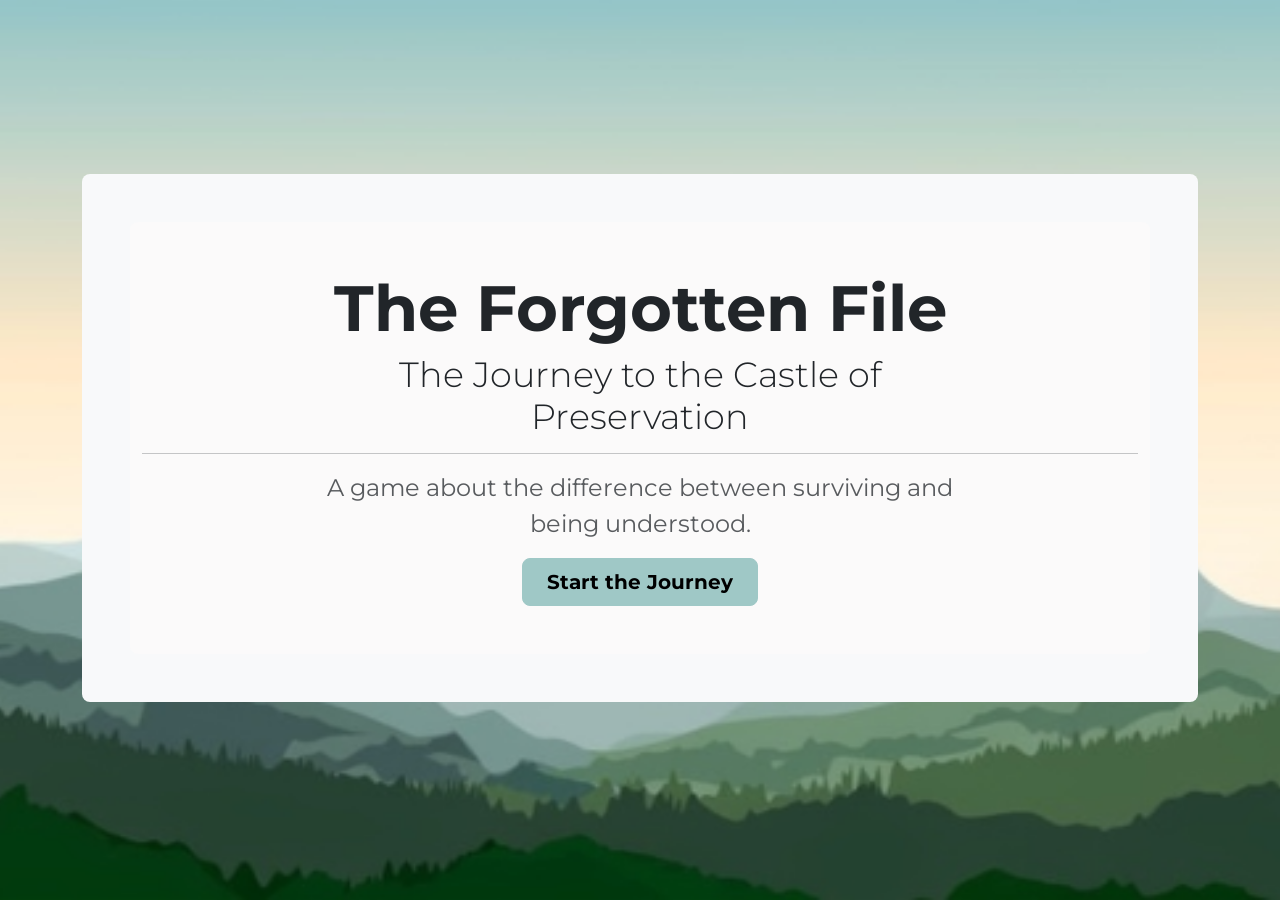
==== index.html @ cea6228f "Modals are operational" ====
<!DOCTYPE html>
<html lang="en">

<head>
  <meta charset="utf-8">
  <meta name="viewport" content="width=device-width, initial-scale=1">
  <link href="https://cdn.jsdelivr.net/npm/bootstrap@5.0.2/dist/css/bootstrap.min.css" rel="stylesheet"
    integrity="sha384-EVSTQN3/azprG1Anm3QDgpJLIm9Nao0Yz1ztcQTwFspd3yD65VohhpuuCOmLASjC" crossorigin="anonymous">
  <link rel="stylesheet" href="assets/style.css">
  <title>The Forgotten File: The Journey to the Castle of Preservation</title>
</head>

<body>
  <!-- Landing Page -->
  <main class="full-page-bg home-page" id="home">
    <div class="container h-100 d-flex justify-content-center align-items-center">

      <!-- Hero -->
      <div class="p-5 mb-4 bg-body-tertiary rounded-3 text-center w-100">
        <div class="container-fluid py-5 hero rounded-3">
          <h1 class="display-3 fw-bold">The Forgotten File</h1>
          <h2 class="col-md-8 mx-auto  display-4">The Journey to the Castle of Preservation</h2>
          <hr>
          <p class="col-md-8 fs-4 mx-auto text-muted">A game about the difference between surviving and being
            understood.
          </p>
          <button class="btn btn-primary btn-lg px-4" id="journey" type="button">Start the Journey</button>
        </div>
      </div>
    </div>
  </main>
  <!-- Landing Page -->

  <!-- Scenario -->
  <main class="beginning-page full-page-bg d-flex align-items-center d-none" id="scenario">
    <div class="container">
      <div class="row d-flex">
        <div class="col-12 d-flex justify-content-between my-3 rounded-3">
          <button class="btn btn-lg btn-tertiary" id="openMemoryProfileButton">Memory</button>
          <button class="mb-0 btn btn-lg btn-tertiary" id="score">Score: <span id="profile-score">0</span></button>
        </div>
      </div>

      <div class="row">
        <div class="col-12 rounded-3 mb-5">
          <div class="card h-100">
            <h2 class="card-header px-5" id="chapter"></h2>
            <div class="card-body px-5">
              <h3 class="card-title scenario-title" id="title"></h3>
              <p class="card-text" id="story"></p>
              <hr>
              <div id="choices"></div>
            </div>
          </div>
        </div>
      </div>
    </div>
    </div>
  </main>
  
  <!-- Modal HTML will be loaded here -->
<div id="modal-container"></div>
  
  <script src="https://cdn.jsdelivr.net/npm/bootstrap@5.0.2/dist/js/bootstrap.bundle.min.js"></script>
  <script src="js/scenario.js"></script>
  <script src="js/memory.js"></script>
  <script src="js/script.js"></script>

</body>

</html>
---- assets/style.css ----
@import url('https://fonts.googleapis.com/css2?family=Montserrat:ital,wght@0,100..900;1,100..900&display=swap');

/* -----------------------------------
   Branding Colours
----------------------------------- */
:root {
    /* Digital Preservation Palette */
    --brand-primary: #9FC8C6;
    --brand-secondary:  #fce8c3;
    --brand-tertiary: #91c9ce; 
    --brand-hover: #467270;
    --brand-success: #154A4A;
}
/* Ensure the container elements occupy full height */
html, body {
  height: 100%;
  margin: 0;
  padding: 0;
  font-family: 'Montserrat', sans-serif !important;
 
}

p, .form-check-label, button, .modal {
  font-size: 14pt;
  
}

.btn-primary {
  background-color: var(--brand-primary)!important;
  border-color: var(--brand-primary);
  color: black;
  font-weight: 700;
}

.btn-primary:hover {
  background-color: var(--brand-hover)!important;
  border-color: var(--brand-hover);
  color: #fff;
  font-weight: 700;
}

.btn-secondary{
  background-color: var(--brand-secondary)!important;
  border-color: var(--brand-secondary);
  color: black;
  font-weight: 700;
}

.btn-tertiary{
  background-color: var(--brand-tertiary)!important;
  border-color: var(--brand-tertiary);
  color: black;
  font-weight: 700;
}

h2 {
  font-size: 26pt!important
}

.hero {
  background-color: #FBFAFA;
}

.score {
  font-size: 20pt;
}

.full-page-bg {
  /* Scale the image proportionally to cover the full viewport */
  background-size: cover;
  
  /* Lock the image in place so text scrolls smoothly over it */
  background-attachment: fixed;
  
  /* Keep the focus centered horizontally and vertically */
  background-position: center center;
  
  /* Prevent the browser from repeating tiles of the image */
  background-repeat: no-repeat;
  
  min-height: 100vh;
}

/* Define page-specific image assignments */
.home-page {
  background-image: url('images/home.png');
  display: flex;
  justify-content: center; /* Horizontal centering */
  align-items: center; 
}

#choices {
  display: flex;
  flex-direction: column;
  gap: 10px
}

.card-header {
  background-color: var(--brand-secondary);
  /* color: white */
}

.bg-primary {
  background-color: var(--brand-tertiary)!important;
  color: black
}

.btn-primary:disabled {
    color: #fff;
    background-color: #6c757d!important;
    border-color: #6c757d;
}

.btn-success {
  background-color: var(--brand-success)!important; 
  border-color: var(--brand-success)
}

.selection {
  padding: 12px 15px;
  background-color: #f8f9fa;
  border-radius: 8px;
  border-left: 8px solid #E8D18A;
}


/* -----------------------------------
  Score Modal
----------------------------------- */
.response-item {
  display: flex;
  justify-content: space-between;
  align-items: center;
  gap: 12px;
  padding: 12px 15px;
  background-color: #f8f9fa;
  border-radius: 8px;
  border-left: 8px solid #E8D18A;
}

.response-text {
  overflow-wrap: anywhere;
}

.response-points {
  font-weight: 700;
  white-space: nowrap;
  color: #198754;
  font-size: 14pt;
}

.response-points.negative {
  color: #dc3545;
}


.card-image {
  display: flex;
  justify-content: center;
  align-items: center;
 }

.card img {
  max-width: 100%;
  height: auto;
}
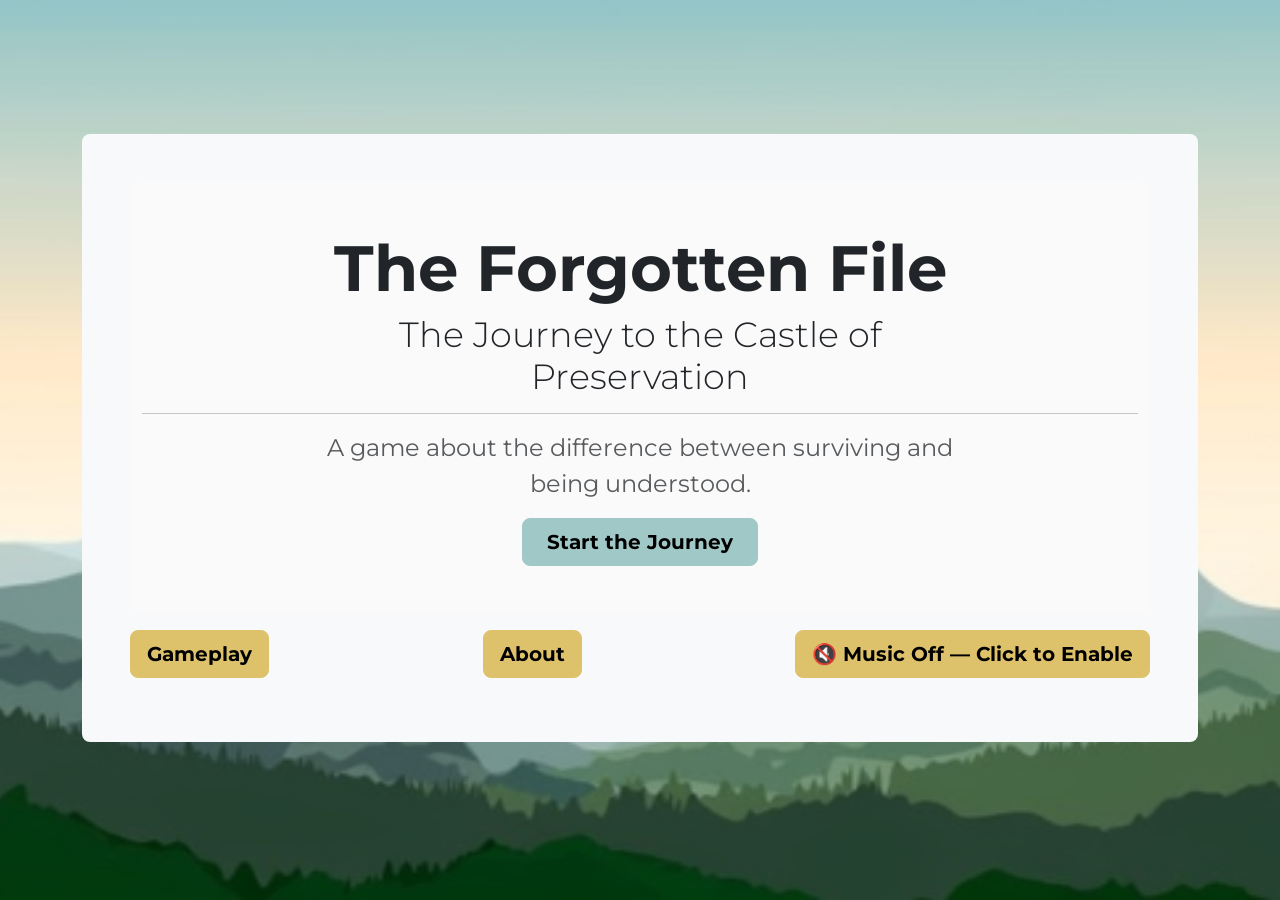
==== commit 215ed2fc: "added music functionality" ====
--- a/index.html
+++ b/index.html
@@ -14,9 +14,10 @@
   <!-- Landing Page -->
   <main class="full-page-bg home-page" id="home">
     <div class="container h-100 d-flex justify-content-center align-items-center">
-
+      
       <!-- Hero -->
       <div class="p-5 mb-4 bg-body-tertiary rounded-3 text-center w-100">
+        
         <div class="container-fluid py-5 hero rounded-3">
           <h1 class="display-3 fw-bold">The Forgotten File</h1>
           <h2 class="col-md-8 mx-auto  display-4">The Journey to the Castle of Preservation</h2>
@@ -26,6 +27,12 @@
           </p>
           <button class="btn btn-primary btn-lg px-4" id="journey" type="button">Start the Journey</button>
         </div>
+        <div class="d-flex justify-content-between my-3">
+           <a href="gameplay.html" target="_blank" class="btn btn-lg btn-secondary">Gameplay</a>
+          <a href="about.html" target="_blank" class="btn btn-lg btn-secondary" >About</a>
+          <button class="btn btn-lg btn-secondary" id="music-toggle" aria-pressed="false">Music Off — Click to Enable</button>
+        </div>
+        
       </div>
     </div>
   </main>
@@ -36,13 +43,13 @@
     <div class="container">
       <div class="row d-flex">
         <div class="col-12 d-flex justify-content-between my-3 rounded-3">
-          <button class="btn btn-lg btn-tertiary" id="openMemoryProfileButton">Memory</button>
+          <button class="btn btn-lg btn-tertiary" id="openMemoryProfileButton">Memory Profile</button>
           <button class="mb-0 btn btn-lg btn-tertiary" id="score">Score: <span id="profile-score">0</span></button>
         </div>
       </div>
 
       <div class="row">
-        <div class="col-12 rounded-3 mb-5">
+        <div class="col-12 rounded-3">
           <div class="card h-100">
             <h2 class="card-header px-5" id="chapter"></h2>
             <div class="card-body px-5">
@@ -54,7 +61,14 @@
           </div>
         </div>
       </div>
-    </div>
+      <div class="row d-flex">
+        <div class="col-12 d-flex justify-content-between rounded-3 my-3">
+          <a href="gameplay.html" target="_blank" class="btn btn-lg btn-secondary">Gameplay</a>
+          <a href="about.html" target="_blank" class="btn btn-lg btn-secondary" >About</a>
+          <button class="btn btn-lg btn-secondary" id="music-toggle" aria-pressed="true">Music On</button>
+          <a href="index.html" class="btn btn-lg btn-secondary">Exit</a>
+        </div>
+      </div>
     </div>
   </main>
   
--- a/assets/style.css
+++ b/assets/style.css
@@ -6,10 +6,12 @@
 :root {
     /* Digital Preservation Palette */
     --brand-primary: #9FC8C6;
-    --brand-secondary:  #fce8c3;
-    --brand-tertiary: #91c9ce; 
+    /* --brand-secondary:#e4d19a; */
+        --brand-secondary:#dec16b;
+
     --brand-hover: #467270;
     --brand-success: #154A4A;
+    --brand-tertiary: #b4f3f1;
 }
 /* Ensure the container elements occupy full height */
 html, body {
@@ -20,7 +22,7 @@
  
 }
 
-p, .form-check-label, button, .modal {
+p, .form-check-label, button, .modal, li {
   font-size: 14pt;
   
 }
@@ -43,6 +45,13 @@
   background-color: var(--brand-secondary)!important;
   border-color: var(--brand-secondary);
   color: black;
+  font-weight: 700;
+}
+
+.btn-secondary:hover {
+  background-color: #dec16b!important;
+  border-color: #dec16b;
+  color:black;
   font-weight: 700;
 }
 
@@ -89,6 +98,10 @@
   align-items: center; 
 }
 
+.about-page {
+  background-image: url('images/about.png');
+}
+
 #choices {
   display: flex;
   flex-direction: column;
@@ -96,12 +109,12 @@
 }
 
 .card-header {
-  background-color: var(--brand-secondary);
+  background-color: #f1dea3;
   /* color: white */
 }
 
 .bg-primary {
-  background-color: var(--brand-tertiary)!important;
+  background-color: var(--brand-secondary)!important;
   color: black
 }
 
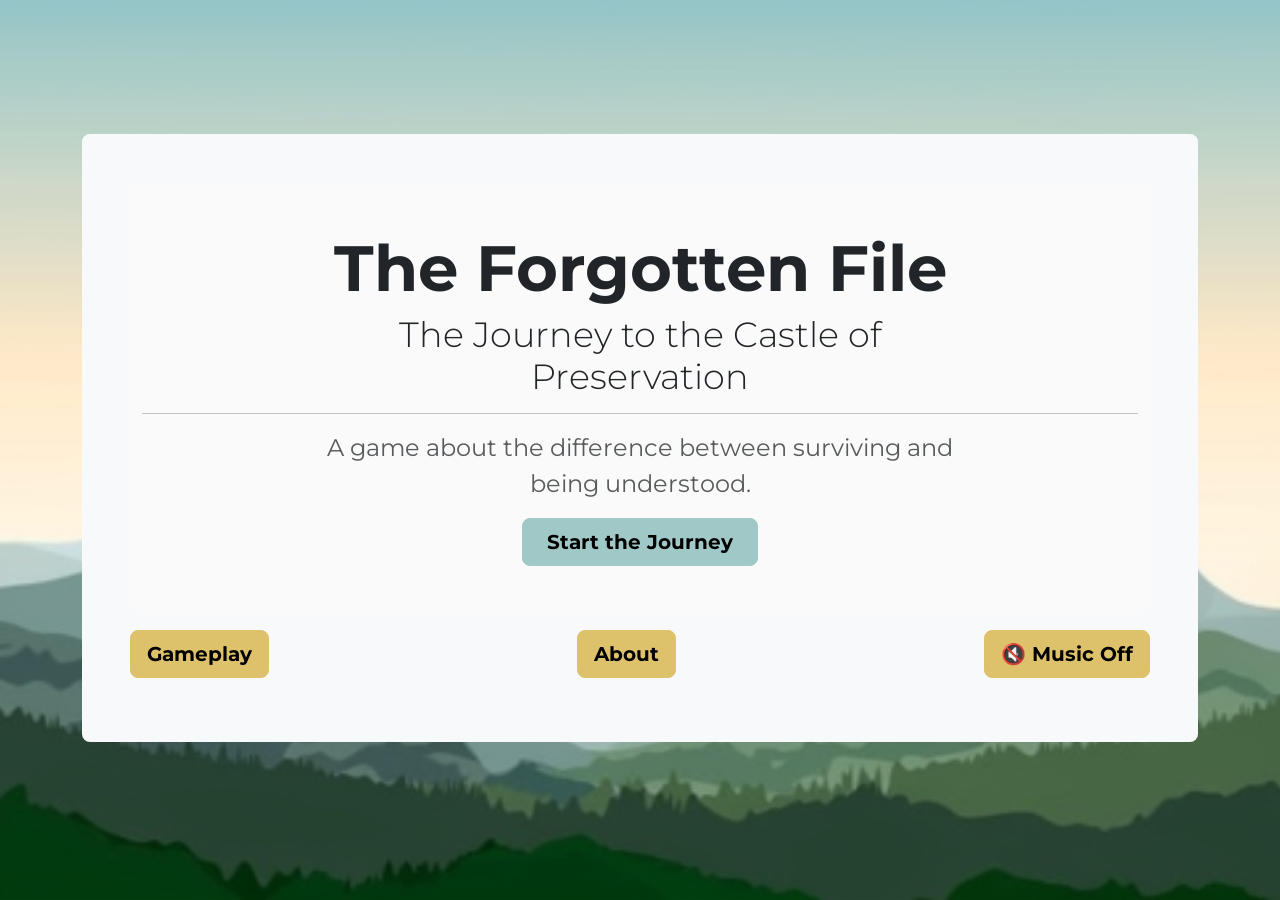
==== commit e5278c08: "updated readme" ====
--- a/index.html
+++ b/index.html
@@ -29,8 +29,8 @@
         </div>
         <div class="d-flex justify-content-between my-3">
            <a href="gameplay.html" target="_blank" class="btn btn-lg btn-secondary">Gameplay</a>
-          <a href="about.html" target="_blank" class="btn btn-lg btn-secondary" >About</a>
-          <button class="btn btn-lg btn-secondary" id="music-toggle" aria-pressed="false">Music Off — Click to Enable</button>
+          <a href="about.html" target="_blank" class="btn btn-lg btn-secondary">About</a>
+          <button class="btn btn-lg btn-secondary" id="music-toggle" aria-pressed="false"></button>
         </div>
         
       </div>
--- a/assets/style.css
+++ b/assets/style.css
@@ -4,11 +4,8 @@
    Branding Colours
 ----------------------------------- */
 :root {
-    /* Digital Preservation Palette */
     --brand-primary: #9FC8C6;
-    /* --brand-secondary:#e4d19a; */
-        --brand-secondary:#dec16b;
-
+    --brand-secondary:#dec16b;
     --brand-hover: #467270;
     --brand-success: #154A4A;
     --brand-tertiary: #b4f3f1;
@@ -102,15 +99,22 @@
   background-image: url('images/about.png');
 }
 
+.gameplay-page {
+  background-image: url('images/gameplay.png');
+}
+
 #choices {
   display: flex;
   flex-direction: column;
   gap: 10px
 }
 
+.card {
+  border-left: solid 8px var(--brand-secondary)
+}
+
 .card-header {
-  background-color: #f1dea3;
-  /* color: white */
+  background-color: #f8f9fa;
 }
 
 .bg-primary {
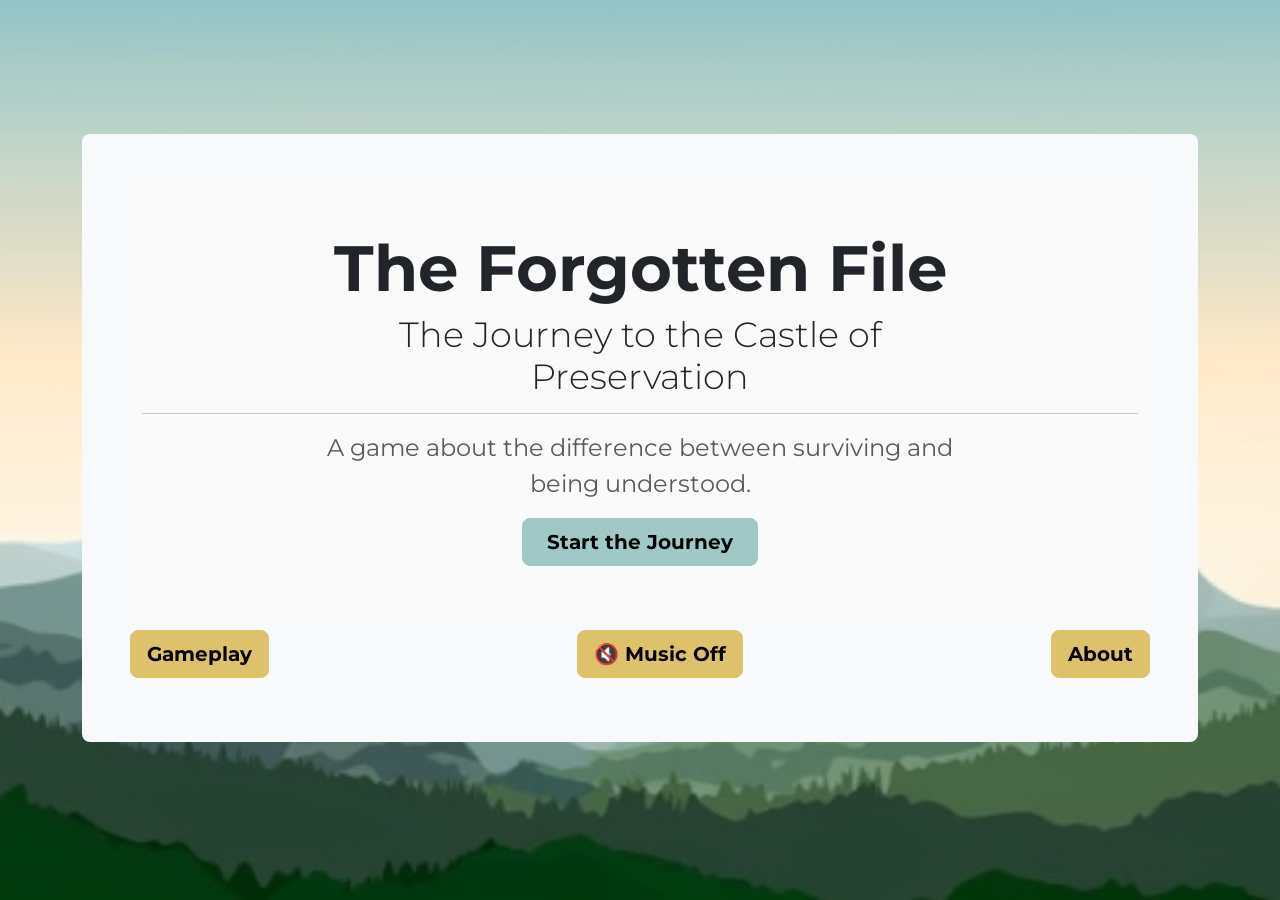
==== commit c9e23647: "added remaing scenarios" ====
--- a/index.html
+++ b/index.html
@@ -29,8 +29,8 @@
         </div>
         <div class="d-flex justify-content-between my-3">
            <a href="gameplay.html" target="_blank" class="btn btn-lg btn-secondary">Gameplay</a>
+          <button class="btn btn-lg btn-secondary music-toggle" aria-pressed="false"></button>
           <a href="about.html" target="_blank" class="btn btn-lg btn-secondary">About</a>
-          <button class="btn btn-lg btn-secondary" id="music-toggle" aria-pressed="false"></button>
         </div>
         
       </div>
@@ -44,6 +44,7 @@
       <div class="row d-flex">
         <div class="col-12 d-flex justify-content-between my-3 rounded-3">
           <button class="btn btn-lg btn-tertiary" id="openMemoryProfileButton">Memory Profile</button>
+          <a href="gameplay.html" target="_blank" class="btn btn-lg btn-tertiary">Gameplay</a>
           <button class="mb-0 btn btn-lg btn-tertiary" id="score">Score: <span id="profile-score">0</span></button>
         </div>
       </div>
@@ -63,9 +64,8 @@
       </div>
       <div class="row d-flex">
         <div class="col-12 d-flex justify-content-between rounded-3 my-3">
-          <a href="gameplay.html" target="_blank" class="btn btn-lg btn-secondary">Gameplay</a>
-          <a href="about.html" target="_blank" class="btn btn-lg btn-secondary" >About</a>
-          <button class="btn btn-lg btn-secondary" id="music-toggle" aria-pressed="true">Music On</button>
+          <a href="about.html" target="_blank" class="btn btn-lg btn-secondary">About</a>
+          <button class="btn btn-lg btn-secondary music-toggle" aria-pressed="false"></button>
           <a href="index.html" class="btn btn-lg btn-secondary">Exit</a>
         </div>
       </div>
--- a/assets/style.css
+++ b/assets/style.css
@@ -21,7 +21,6 @@
 
 p, .form-check-label, button, .modal, li {
   font-size: 14pt;
-  
 }
 
 .btn-primary {
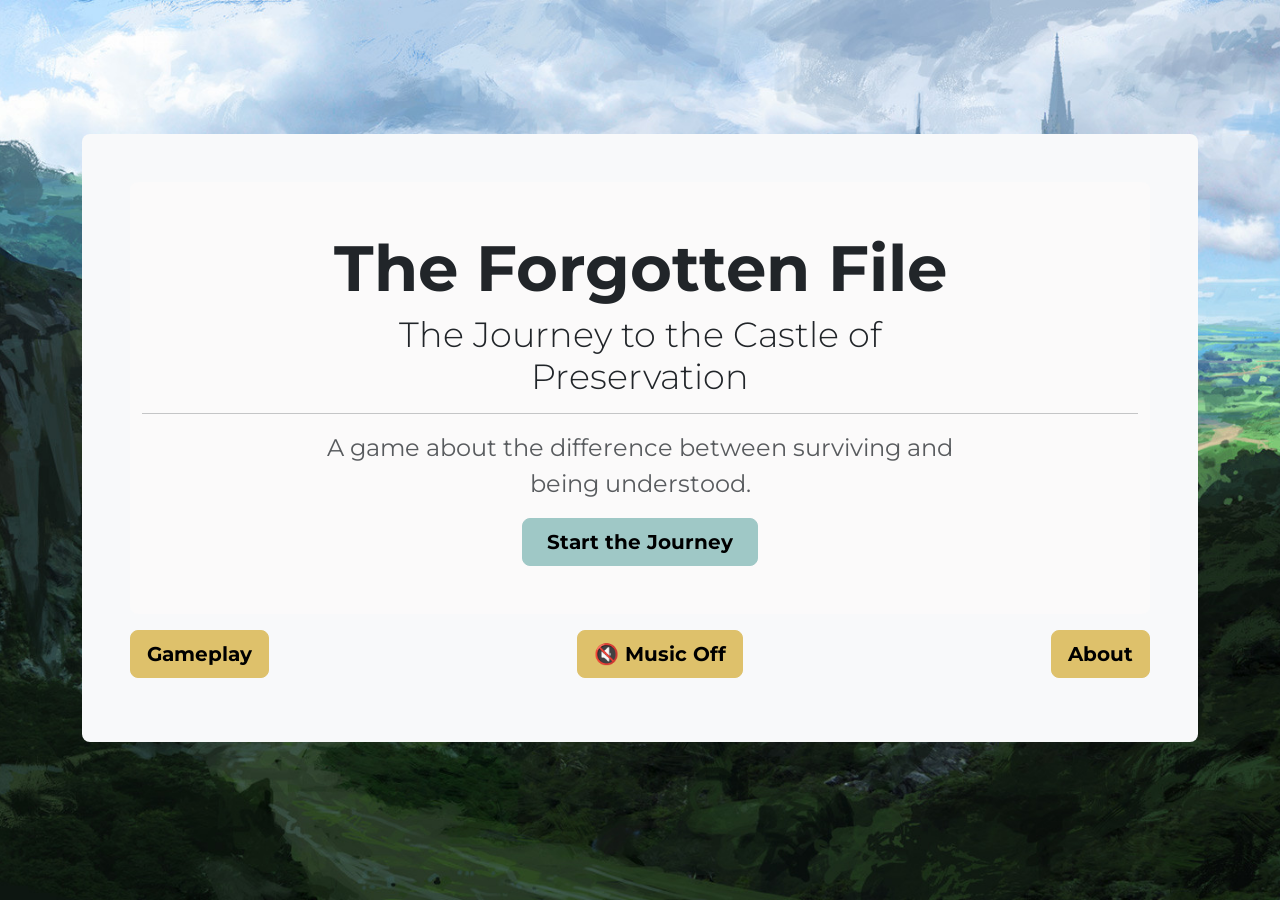
==== commit e1b8e292: "trying to rewrite memory profile" ====
--- a/index.html
+++ b/index.html
@@ -8,6 +8,7 @@
     integrity="sha384-EVSTQN3/azprG1Anm3QDgpJLIm9Nao0Yz1ztcQTwFspd3yD65VohhpuuCOmLASjC" crossorigin="anonymous">
   <link rel="stylesheet" href="assets/style.css">
   <title>The Forgotten File: The Journey to the Castle of Preservation</title>
+  <link rel="icon" type="image/x-icon" href="assets/images/favicon_io/favicon.ico">
 </head>
 
 <body>
--- a/assets/style.css
+++ b/assets/style.css
@@ -141,6 +141,19 @@
 
 
 /* -----------------------------------
+ Memory Modal
+----------------------------------- */
+.response-metadata {
+  /* display: flex;
+  justify-content: space-between;
+  align-items: center; */
+  gap: 12px;
+  padding: 12px 15px;
+  background-color: #f8f9fa;
+  border-radius: 8px;
+  border-left: 8px solid #E8D18A;
+}
+/* -----------------------------------
   Score Modal
 ----------------------------------- */
 .response-item {
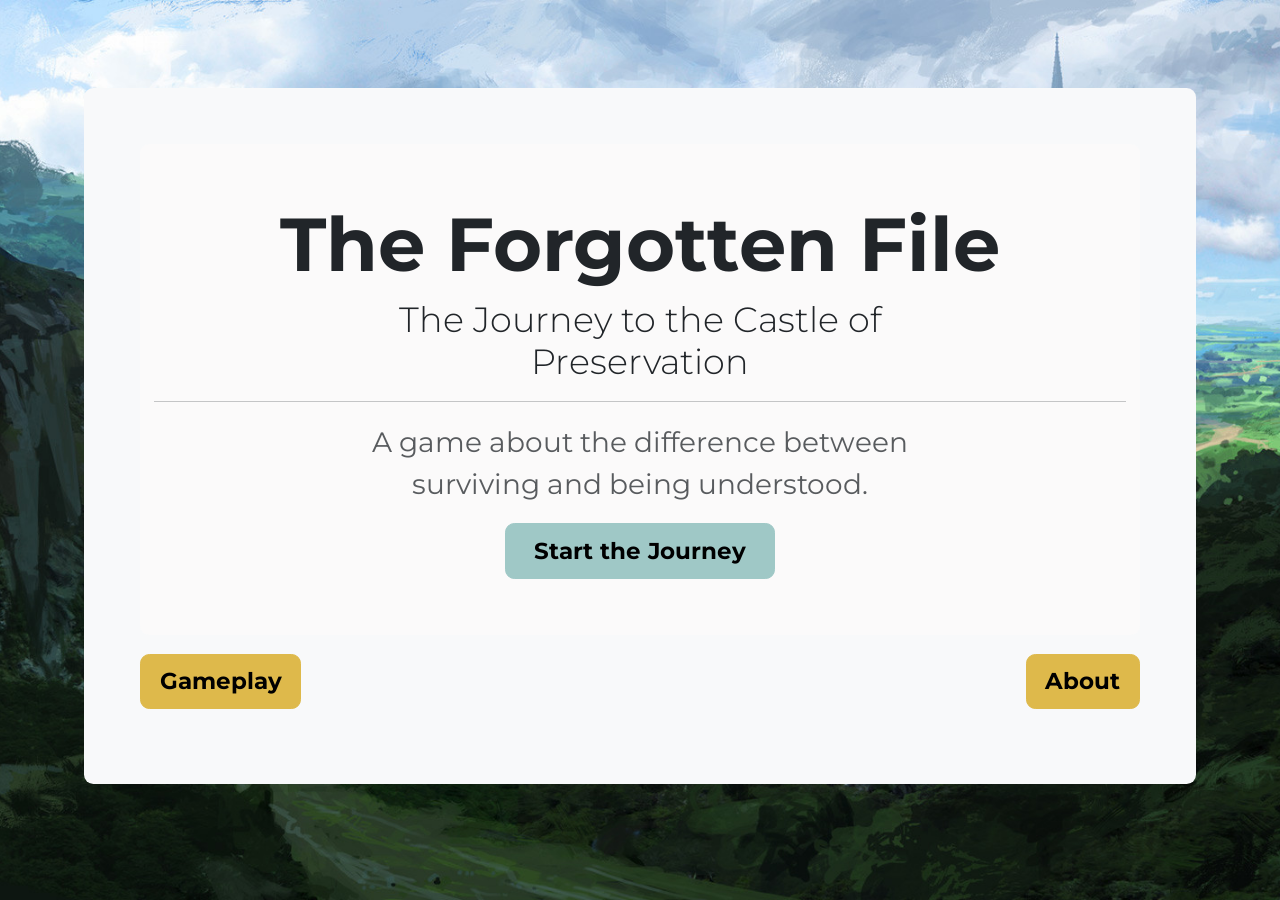
==== commit 8acad191: "final game state" ====
--- a/index.html
+++ b/index.html
@@ -15,10 +15,10 @@
   <!-- Landing Page -->
   <main class="full-page-bg home-page" id="home">
     <div class="container h-100 d-flex justify-content-center align-items-center">
-      
+
       <!-- Hero -->
       <div class="p-5 mb-4 bg-body-tertiary rounded-3 text-center w-100">
-        
+
         <div class="container-fluid py-5 hero rounded-3">
           <h1 class="display-3 fw-bold">The Forgotten File</h1>
           <h2 class="col-md-8 mx-auto  display-4">The Journey to the Castle of Preservation</h2>
@@ -29,11 +29,10 @@
           <button class="btn btn-primary btn-lg px-4" id="journey" type="button">Start the Journey</button>
         </div>
         <div class="d-flex justify-content-between my-3">
-           <a href="gameplay.html" target="_blank" class="btn btn-lg btn-secondary">Gameplay</a>
-          <button class="btn btn-lg btn-secondary music-toggle" aria-pressed="false"></button>
+          <a href="gameplay.html" target="_blank" class="btn btn-lg btn-secondary">Gameplay</a>
           <a href="about.html" target="_blank" class="btn btn-lg btn-secondary">About</a>
         </div>
-        
+
       </div>
     </div>
   </main>
@@ -45,7 +44,6 @@
       <div class="row d-flex">
         <div class="col-12 d-flex justify-content-between my-3 rounded-3">
           <button class="btn btn-lg btn-tertiary" id="openMemoryProfileButton">Memory Profile</button>
-          <a href="gameplay.html" target="_blank" class="btn btn-lg btn-tertiary">Gameplay</a>
           <button class="mb-0 btn btn-lg btn-tertiary" id="score">Score: <span id="profile-score">0</span></button>
         </div>
       </div>
@@ -66,21 +64,20 @@
       <div class="row d-flex">
         <div class="col-12 d-flex justify-content-between rounded-3 my-3">
           <a href="about.html" target="_blank" class="btn btn-lg btn-secondary">About</a>
-          <button class="btn btn-lg btn-secondary music-toggle" aria-pressed="false"></button>
+          <a href="gameplay.html" target="_blank" class="btn btn-lg btn-secondary">Gameplay</a>
           <a href="index.html" class="btn btn-lg btn-secondary">Exit</a>
         </div>
       </div>
     </div>
   </main>
-  
+
   <!-- Modal HTML will be loaded here -->
-<div id="modal-container"></div>
-  
+  <div id="modal-container"></div>
+
   <script src="https://cdn.jsdelivr.net/npm/bootstrap@5.0.2/dist/js/bootstrap.bundle.min.js"></script>
   <script src="js/scenario.js"></script>
   <script src="js/memory.js"></script>
   <script src="js/script.js"></script>
-
 </body>
 
 </html>
--- a/assets/style.css
+++ b/assets/style.css
@@ -1,97 +1,127 @@
+/* -----------------------------------
+   Google Fonts
+----------------------------------- */
 @import url('https://fonts.googleapis.com/css2?family=Montserrat:ital,wght@0,100..900;1,100..900&display=swap');
 
 /* -----------------------------------
    Branding Colours
 ----------------------------------- */
 :root {
-    --brand-primary: #9FC8C6;
-    --brand-secondary:#dec16b;
-    --brand-hover: #467270;
-    --brand-success: #154A4A;
-    --brand-tertiary: #b4f3f1;
-}
-/* Ensure the container elements occupy full height */
-html, body {
+  --brand-primary: #9FC8C6;
+  --brand-hover: #467270;
+  --brand-secondary: #deb94b;
+  --brand-secondary-hover: #e5b627;
+  --brand-tertiary: #b4f3f1;
+  --brand-tertiary-hover: #8eefec;
+  --brand-success: #154A4A;
+  --brand-disabled: #6c757d;
+  --brand-hero: #FBFAFA;
+}
+
+html,
+body {
   height: 100%;
   margin: 0;
   padding: 0;
   font-family: 'Montserrat', sans-serif !important;
- 
-}
-
-p, .form-check-label, button, .modal, li {
   font-size: 14pt;
 }
 
+h2 {
+  font-size: 26pt !important
+}
+
+/* -----------------------------------
+ Buttons
+----------------------------------- */
 .btn-primary {
-  background-color: var(--brand-primary)!important;
+  background-color: var(--brand-primary) !important;
   border-color: var(--brand-primary);
-  color: black;
+  color: #000000;
   font-weight: 700;
 }
 
 .btn-primary:hover {
-  background-color: var(--brand-hover)!important;
+  background-color: var(--brand-hover) !important;
   border-color: var(--brand-hover);
-  color: #fff;
-  font-weight: 700;
-}
-
-.btn-secondary{
-  background-color: var(--brand-secondary)!important;
+  color: #ffffff;
+  font-weight: 700;
+}
+
+.btn-secondary {
+  background-color: var(--brand-secondary) !important;
   border-color: var(--brand-secondary);
-  color: black;
+  color: #000000;
   font-weight: 700;
 }
 
 .btn-secondary:hover {
-  background-color: #dec16b!important;
-  border-color: #dec16b;
-  color:black;
-  font-weight: 700;
-}
-
-.btn-tertiary{
-  background-color: var(--brand-tertiary)!important;
+  background-color: var(--brand-secondary-hover) !important;
+  background-color: var(--brand-secondary-hover) !important;
+  color: #000000;
+  font-weight: 700;
+}
+
+.btn-secondary:focus {
+  color: #000000 !important;
+  font-weight: 700;
+}
+
+.btn-tertiary {
+  background-color: var(--brand-tertiary) !important;
   border-color: var(--brand-tertiary);
-  color: black;
-  font-weight: 700;
-}
-
-h2 {
-  font-size: 26pt!important
-}
-
+  color: #000000;
+  font-weight: 700;
+}
+
+.btn-tertiary:hover {
+  background-color: var(--brand-tertiary-hover) !important;
+  border-color: var(--brand-tertiary-hover) !important;
+  color: #000000;
+  font-weight: 700;
+}
+
+.btn-tertiary:focus {
+  color: #000000 !important;
+  font-weight: 700;
+}
+
+.bg-primary {
+  background-color: var(--brand-secondary) !important;
+  color: #000000
+}
+
+.btn-primary:disabled {
+  color: #ffffff;
+  background-color: var(--brand-disabled)!important;
+  border-color: var(--brand-disabled)
+}
+
+.btn-success {
+  background-color: var(--brand-success) !important;
+  border-color: var(--brand-success)
+}
+
+/* -----------------------------------
+Backgrounds
+----------------------------------- */
 .hero {
-  background-color: #FBFAFA;
-}
-
-.score {
-  font-size: 20pt;
+  background-color: var(--brand-hero);
 }
 
 .full-page-bg {
-  /* Scale the image proportionally to cover the full viewport */
   background-size: cover;
-  
-  /* Lock the image in place so text scrolls smoothly over it */
   background-attachment: fixed;
-  
-  /* Keep the focus centered horizontally and vertically */
   background-position: center center;
-  
-  /* Prevent the browser from repeating tiles of the image */
   background-repeat: no-repeat;
-  
   min-height: 100vh;
 }
 
-/* Define page-specific image assignments */
 .home-page {
   background-image: url('images/home.png');
   display: flex;
-  justify-content: center; /* Horizontal centering */
-  align-items: center; 
+  justify-content: center;
+  align-items: center;
 }
 
 .about-page {
@@ -102,6 +132,9 @@
   background-image: url('images/gameplay.png');
 }
 
+/* -----------------------------------
+ Cards
+----------------------------------- */
 #choices {
   display: flex;
   flex-direction: column;
@@ -113,28 +146,15 @@
 }
 
 .card-header {
-  background-color: #f8f9fa;
-}
-
-.bg-primary {
-  background-color: var(--brand-secondary)!important;
-  color: black
-}
-
-.btn-primary:disabled {
-    color: #fff;
-    background-color: #6c757d!important;
-    border-color: #6c757d;
-}
-
-.btn-success {
-  background-color: var(--brand-success)!important; 
-  border-color: var(--brand-success)
-}
-
+  background-color: var(--brand-hero)!important;
+}
+
+/* -----------------------------------
+Results Modal
+----------------------------------- */
 .selection {
   padding: 12px 15px;
-  background-color: #f8f9fa;
+  background-color: var(--brand-hero)!important;
   border-radius: 8px;
   border-left: 8px solid #E8D18A;
 }
@@ -149,20 +169,25 @@
   align-items: center; */
   gap: 12px;
   padding: 12px 15px;
-  background-color: #f8f9fa;
+  background-color: var(--brand-hero)!important;;
   border-radius: 8px;
   border-left: 8px solid #E8D18A;
 }
+
 /* -----------------------------------
   Score Modal
 ----------------------------------- */
+.score {
+  font-size: 20pt;
+}
+
 .response-item {
   display: flex;
   justify-content: space-between;
   align-items: center;
   gap: 12px;
   padding: 12px 15px;
-  background-color: #f8f9fa;
+  background-color: var(--brand-hero)!important;;
   border-radius: 8px;
   border-left: 8px solid #E8D18A;
 }
@@ -182,12 +207,11 @@
   color: #dc3545;
 }
 
-
 .card-image {
   display: flex;
   justify-content: center;
   align-items: center;
- }
+}
 
 .card img {
   max-width: 100%;
